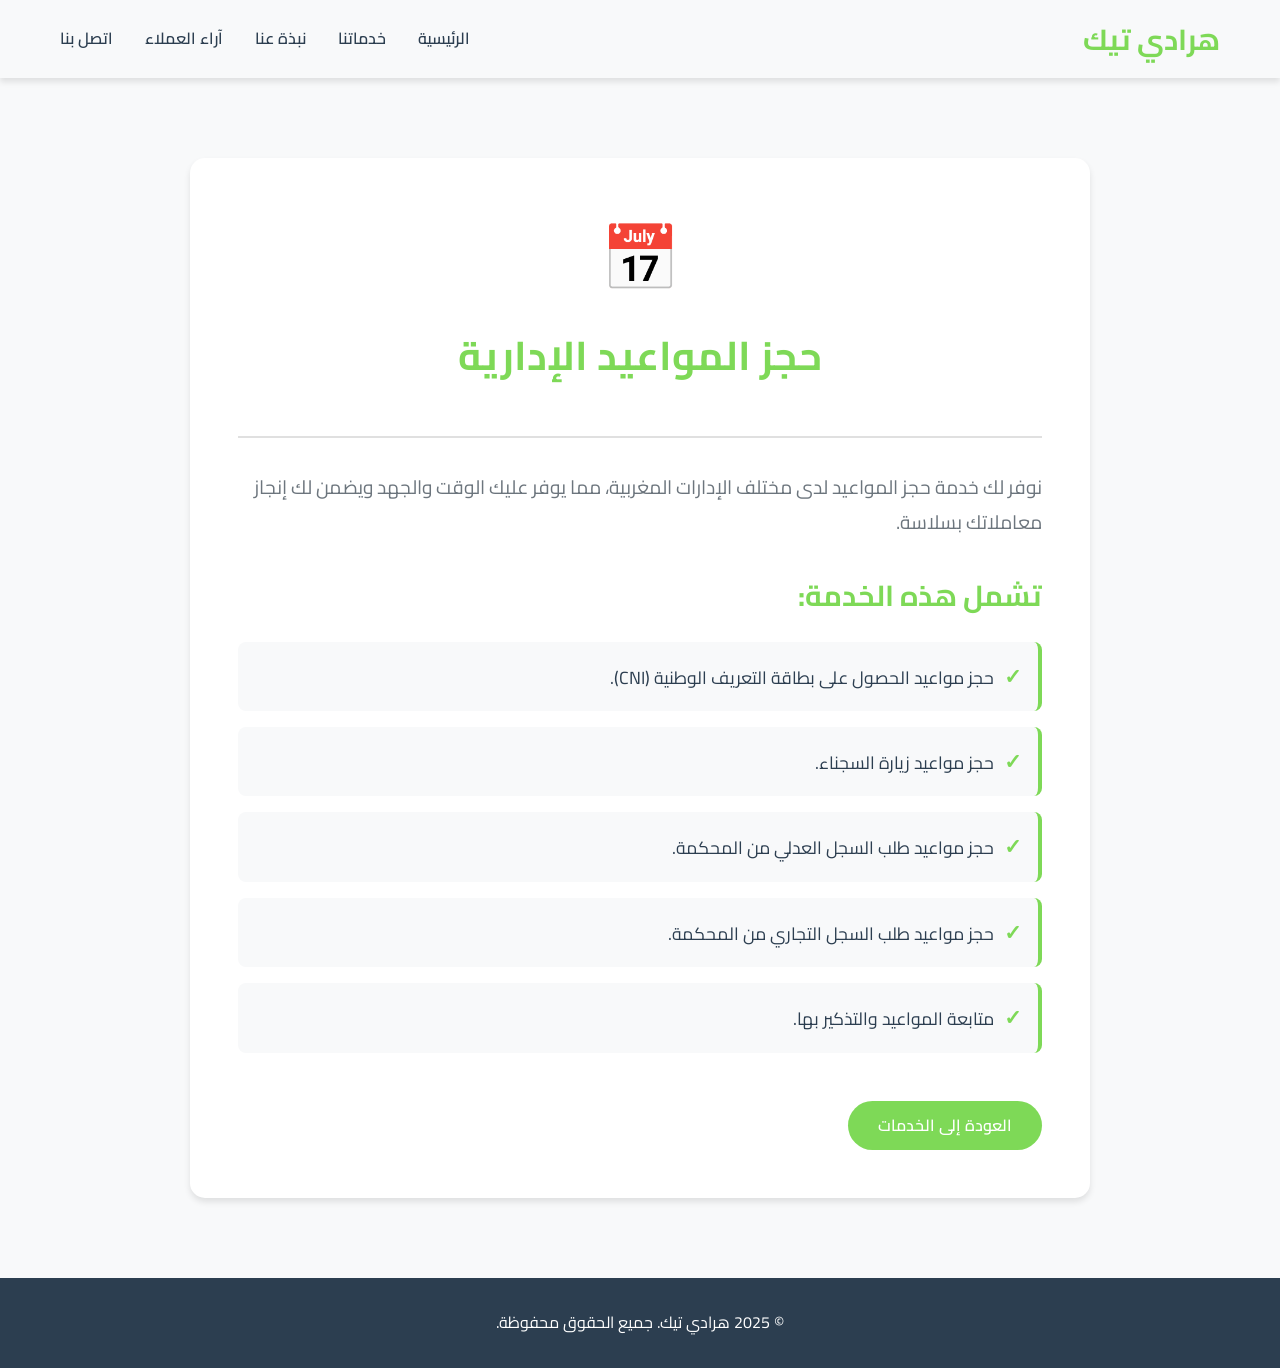
==== service-appointments.html @ 50e61887 "Add files via upload" ====
<!DOCTYPE html>
<html lang="ar" dir="rtl">
<head>
    <meta charset="UTF-8">
    <meta name="viewport" content="width=device-width, initial-scale=1.0">
    <title>حجز المواعيد - هرادي تيك</title>
    <link rel="stylesheet" href="styles.css">
    <link rel="preconnect" href="https://fonts.googleapis.com">
    <link rel="preconnect" href="https://fonts.gstatic.com" crossorigin>
    <link href="https://fonts.googleapis.com/css2?family=Cairo:wght@300;400;600;700&display=swap" rel="stylesheet">
</head>
<body>
    <!-- Navigation Bar -->
    <nav class="navbar">
        <div class="container">
            <div class="nav-brand">
                <h1><a href="index.html" style="text-decoration: none; color: var(--primary-color);">هرادي تيك</a></h1>
            </div>
            <ul class="nav-menu">
                <li><a href="index.html#home" class="nav-link">الرئيسية</a></li>
                <li><a href="index.html#services" class="nav-link active">خدماتنا</a></li>
                <li><a href="index.html#about" class="nav-link">نبذة عنا</a></li>
                <li><a href="index.html#testimonials" class="nav-link">آراء العملاء</a></li>
                <li><a href="index.html#contact" class="nav-link">اتصل بنا</a></li>
            </ul>
            <div class="hamburger">
                <span></span>
                <span></span>
                <span></span>
            </div>
        </div>
    </nav>

    <!-- Service Detail Section -->
    <section class="service-detail">
        <div class="container">
            <div class="service-detail-content">
                <div class="service-detail-header">
                    <div class="service-detail-icon">📅</div>
                    <h2 class="service-detail-title">حجز المواعيد الإدارية</h2>
                </div>
                <p class="service-detail-description">نوفر لك خدمة حجز المواعيد لدى مختلف الإدارات المغربية، مما يوفر عليك الوقت والجهد ويضمن لك إنجاز معاملاتك بسلاسة.</p>
                <div class="service-detail-features">
                    <h3>تشمل هذه الخدمة:</h3>
                    <ul>
                        <li>حجز مواعيد الحصول على بطاقة التعريف الوطنية (CNI).</li>
                        <li>حجز مواعيد زيارة السجناء.</li>
                        <li>حجز مواعيد طلب السجل العدلي من المحكمة.</li>
                        <li>حجز مواعيد طلب السجل التجاري من المحكمة.</li>
                        <li>متابعة المواعيد والتذكير بها.</li>
                    </ul>
                </div>
                <a href="index.html#services" class="back-button">العودة إلى الخدمات</a>
            </div>
        </div>
    </section>

    <!-- Footer -->
    <footer class="footer">
        <div class="container">
            <p>&copy; 2025 هرادي تيك. جميع الحقوق محفوظة.</p>
        </div>
    </footer>

    <script src="script.js"></script>
</body>
</html>
---- styles.css ----
/* Global Styles */
* {
    margin: 0;
    padding: 0;
    box-sizing: border-box;
}

:root {
    --primary-color: #7ed957; /* Custom green */
    --primary-dark: #6bbd4a;
    --primary-light: #93e66e;
    --primary-lighter: #e0f5d8;
    --text-dark: #2c3e50;
    --text-light: #6c757d;
    --background-light: #f8f9fa;
    --border-color: #e0e0e0;
    --shadow: 0 4px 6px rgba(0, 0, 0, 0.1);
    --shadow-hover: 0 8px 12px rgba(0, 0, 0, 0.15);
    --service-card-bg: #f0f0f0; /* Light gray for service card background */
}

body {
    font-family: 'Cairo', sans-serif;
    line-height: 1.6;
    color: var(--text-dark);
    background-color: var(--background-light);
}

.container {
    max-width: 1200px;
    margin: 0 auto;
    padding: 0 20px;
}

/* Navigation Bar */
.navbar {
    background-color: var(--background-light);
    box-shadow: var(--shadow);
    position: sticky;
    top: 0;
    z-index: 1000;
    padding: 1rem 0;
}

.navbar .container {
    display: flex;
    justify-content: space-between;
    align-items: center;
}

.nav-brand {
    display: flex;
    align-items: center;
    gap: 0.5rem;
}

.nav-brand h1 {
    color: var(--primary-color);
    font-size: 1.8rem;
    font-weight: 700;
}

.nav-menu {
    display: flex;
    list-style: none;
    gap: 2rem;
}

.nav-link {
    text-decoration: none;
    color: var(--text-dark);
    font-weight: 600;
    transition: color 0.3s ease;
    position: relative;
}

.nav-link:hover,
.nav-link.active {
    color: var(--primary-color);
}

.nav-link::after {
    content: '';
    position: absolute;
    bottom: -5px;
    left: 0;
    width: 0;
    height: 2px;
    background-color: var(--primary-color);
    transition: width 0.3s ease;
}

.nav-link:hover::after,
.nav-link.active::after {
    width: 100%;
}

.hamburger {
    display: none;
    flex-direction: column;
    cursor: pointer;
    gap: 4px;
}

.hamburger span {
    width: 25px;
    height: 3px;
    background-color: var(--text-dark);
    transition: all 0.3s ease;
}

/* Hero Section */
.hero {
    background: linear-gradient(135deg, var(--primary-color) 0%, var(--primary-dark) 100%);
    color: #ffffff; /* White text for hero section */
    padding: 100px 0;
    text-align: center;
}

.hero-content {
    max-width: 800px;
    margin: 0 auto;
}

.hero-title {
    font-size: 2.5rem;
    font-weight: 700;
    margin-bottom: 1.5rem;
    line-height: 1.3;
}

.hero-description {
    font-size: 1.2rem;
    margin-bottom: 2rem;
    line-height: 1.8;
}

.btn {
    display: inline-block;
    padding: 12px 30px;
    text-decoration: none;
    border-radius: 30px;
    font-weight: 600;
    transition: all 0.3s ease;
    border: none;
    cursor: pointer;
    font-size: 1rem;
}

.btn-primary {
    background-color: var(--background-light);
    color: var(--primary-color);
}

.btn-primary:hover {
    background-color: var(--primary-dark);
    color: #ffffff; /* White text for hero section */
    transform: translateY(-2px);
    box-shadow: var(--shadow-hover);
}

/* Services Section */
.services {
    padding: 80px 0;
    background-color: var(--background-light);
}

.section-title {
    text-align: center;
    font-size: 2.5rem;
    color: var(--text-dark);
    margin-bottom: 1rem;
    font-weight: 700;
}

.section-description {
    text-align: center;
    font-size: 1.1rem;
    color: var(--text-light);
    max-width: 700px;
    margin: 0 auto 3rem;
    line-height: 1.8;
}

.services-grid {
    display: grid;
    grid-template-columns: repeat(auto-fit, minmax(280px, 1fr));
    gap: 2rem;
}

.service-card {
    background-color: var(--service-card-bg); /* Light gray background for service cards */
    padding: 2rem;
    border-radius: 15px;
    box-shadow: var(--shadow);
    transition: all 0.3s ease;
    text-align: center;
    cursor: pointer;
    display: flex;
    flex-direction: column;
    justify-content: center;
    align-items: center;
    min-height: 200px; /* Ensure consistent height */
}

.service-card:hover {
    background-color: #ffffff; /* White background on hover */
    transform: translateY(-10px);
    box-shadow: var(--shadow-hover);
    border: 2px solid var(--primary-light);
}

.service-card h3 {
    color: var(--primary-color); /* Green text for service card titles */
    font-size: 1.3rem;
    margin-top: 1rem;
    font-weight: 700;
}

.service-card:hover h3 {
    color: var(--primary-color); /* Green text on hover */
}

.service-icon {
    font-size: 3rem;
    margin-bottom: 0.5rem;
    color: var(--primary-color); /* Green icon color */
}

.service-card:hover .service-icon {
    color: var(--primary-color); /* Green icon on hover */
}

.service-logo {
    max-width: 100px; /* Adjust logo size */
    height: auto;
    margin-bottom: 0.5rem;
    /* background-color: #ffffff; White background for logos */
    padding: 10px;
    border-radius: 10px;
}

.cnss-logo {
    max-width: 80px; /* Adjust CNSS logo size to match others */
    height: auto;
}

.service-card:hover .service-logo {
    /* background-color: var(--primary-lighter); Lighter green background on hover */
}

/* About Section */
.about {
    padding: 80px 0;
    background-color: var(--background-light);
}

.about-content {
    max-width: 900px;
    margin: 0 auto;
    text-align: center;
}

.about-content p {
    font-size: 1.1rem;
    color: var(--text-light);
    margin-bottom: 1.5rem;
    line-height: 1.9;
}

/* Testimonials Section */
.testimonials {
    padding: 80px 0;
    background-color: var(--background-light);
}

.testimonials-grid {
    display: grid;
    grid-template-columns: repeat(auto-fit, minmax(300px, 1fr));
    gap: 2rem;
    margin-bottom: 4rem;
}

.testimonial-card {
    background-color: #ffffff;
    padding: 2rem;
    border-radius: 15px;
    box-shadow: var(--shadow);
    text-align: center;
}

.testimonial-icon {
    font-size: 1.5rem;
    margin-bottom: 1rem;
    color: #ffc107;
}

.testimonial-text {
    font-size: 1.1rem;
    color: var(--text-light);
    margin-bottom: 1rem;
    line-height: 1.8;
    font-style: italic;
}

.testimonial-author {
    color: var(--primary-color);
    font-weight: 600;
}

.suggestions-form {
    background-color: #ffffff;
    padding: 3rem;
    border-radius: 15px;
    box-shadow: var(--shadow);
    max-width: 700px;
    margin: 0 auto;
}

.suggestions-form h3 {
    text-align: center;
    color: var(--primary-color);
    font-size: 1.8rem;
    margin-bottom: 2rem;
    font-weight: 700;
}

/* Location Map Section */
.location {
    padding: 80px 0;
    background-color: var(--background-light);
}

.map-container {
    margin-top: 2rem;
    border-radius: 15px;
    overflow: hidden;
    box-shadow: var(--shadow);
}

.map-container iframe {
    border: 0;
}

/* Contact Section */
.contact {
    padding: 80px 0;
    background-color: var(--background-light);
}

.contact-content {
    display: grid;
    grid-template-columns: 1fr 2fr;
    gap: 3rem;
    margin-top: 3rem;
}

.contact-info {
    display: flex;
    flex-direction: column;
    gap: 2rem;
}

.contact-item {
    display: flex;
    align-items: center;
    gap: 1.5rem;
    padding: 1.5rem;
    background-color: #ffffff;
    border-radius: 10px;
}

.contact-icon {
    font-size: 2.5rem;
    color: var(--primary-color);
}

.contact-item h3 {
    color: var(--primary-color);
    margin-bottom: 0.5rem;
    font-weight: 700;
}

.contact-item a {
    color: var(--text-light);
    text-decoration: none;
    transition: color 0.3s ease;
}

.contact-item a:hover {
    color: var(--primary-color);
}

/* Forms */
.form-group {
    margin-bottom: 1.5rem;
}

.form-group input,
.form-group textarea {
    width: 100%;
    padding: 12px 15px;
    border: 2px solid var(--border-color);
    border-radius: 8px;
    font-family: 'Cairo', sans-serif;
    font-size: 1rem;
    transition: border-color 0.3s ease;
}

.form-group input:focus,
.form-group textarea:focus {
    outline: none;
    border-color: var(--primary-color);
}

.form-group textarea {
    resize: vertical;
}

/* Service Detail Page */
.service-detail {
    padding: 80px 0;
    background-color: var(--background-light);
    min-height: 70vh;
}

.service-detail-content {
    max-width: 900px;
    margin: 0 auto;
    background-color: #ffffff;
    padding: 3rem;
    border-radius: 15px;
    box-shadow: var(--shadow);
}

.service-detail-header {
    text-align: center;
    margin-bottom: 2rem;
    padding-bottom: 2rem;
    border-bottom: 2px solid var(--border-color);
}

.service-detail-icon {
    font-size: 4rem;
    margin-bottom: 1rem;
    color: var(--primary-color);
}

.service-detail-title {
    color: var(--primary-color);
    font-size: 2.5rem;
    font-weight: 700;
    margin-bottom: 1rem;
}

.service-detail-description {
    font-size: 1.2rem;
    color: var(--text-light);
    line-height: 1.8;
    margin-bottom: 2rem;
}

.service-detail-features {
    margin-top: 2rem;
}

.service-detail-features h3 {
    color: var(--primary-color);
    font-size: 1.8rem;
    margin-bottom: 1.5rem;
    font-weight: 700;
}

.service-detail-features ul {
    list-style: none;
    padding: 0;
}

.service-detail-features li {
    padding: 1rem;
    margin-bottom: 1rem;
    background-color: var(--background-light);
    border-radius: 8px;
    border-right: 4px solid var(--primary-color);
    font-size: 1.1rem;
    color: var(--text-dark);
    line-height: 1.8;
}

.service-detail-features li::before {
    content: '✓';
    color: var(--primary-color);
    font-weight: bold;
    margin-left: 10px;
    font-size: 1.3rem;
}

.back-button {
    display: inline-block;
    margin-top: 2rem;
    padding: 12px 30px;
    background-color: var(--primary-color);
    color: #ffffff; /* White text for hero section */
    text-decoration: none;
    border-radius: 30px;
    font-weight: 600;
    transition: all 0.3s ease;
}

.back-button:hover {
    background-color: var(--primary-dark);
    transform: translateY(-2px);
    box-shadow: var(--shadow-hover);
}

/* Footer */
.footer {
    background-color: var(--text-dark);
    color: #ffffff; /* White text for hero section */
    padding: 2rem 0;
    text-align: center;
}

.footer p {
    font-size: 1rem;
}

/* Responsive Design */
@media (max-width: 768px) {
    .nav-menu {
        position: fixed;
        right: -100%;
        top: 70px;
        flex-direction: column;
        background-color: var(--background-light);
        width: 100%;
        height: calc(100% - 70px);
        justify-content: flex-start;
        align-items: center;
        padding-top: 20px;
        transition: right 0.3s ease-in-out;
        box-shadow: -2px 0 5px rgba(0,0,0,0.1);
    }

    .nav-menu.active {
        right: 0;
    }

    .nav-link {
        padding: 15px 0;
        width: 80%;
        text-align: center;
        border-bottom: 1px solid var(--border-color);
    }

    .nav-link:last-child {
        border-bottom: none;
    }

    .hamburger {
        display: flex;
    }

    .navbar .container {
        flex-wrap: wrap;
    }

    .hero {
        padding: 80px 20px;
    }

    .hero-title {
        font-size: 2rem;
    }

    .hero-description {
        font-size: 1rem;
    }

    .services-grid {
        grid-template-columns: 1fr;
    }

    .contact-content {
        grid-template-columns: 1fr;
    }

    .contact-item {
        flex-direction: column;
        text-align: center;
    }

    .contact-item h3 {
        margin-top: 10px;
    }

    .suggestions-form {
        padding: 2rem;
    }

    .service-detail-content {
        padding: 2rem;
    }

    .service-detail-title {
        font-size: 2rem;
    }

    .service-detail-description {
        font-size: 1rem;
    }

    .service-detail-features li {
        font-size: 1rem;
    }
}
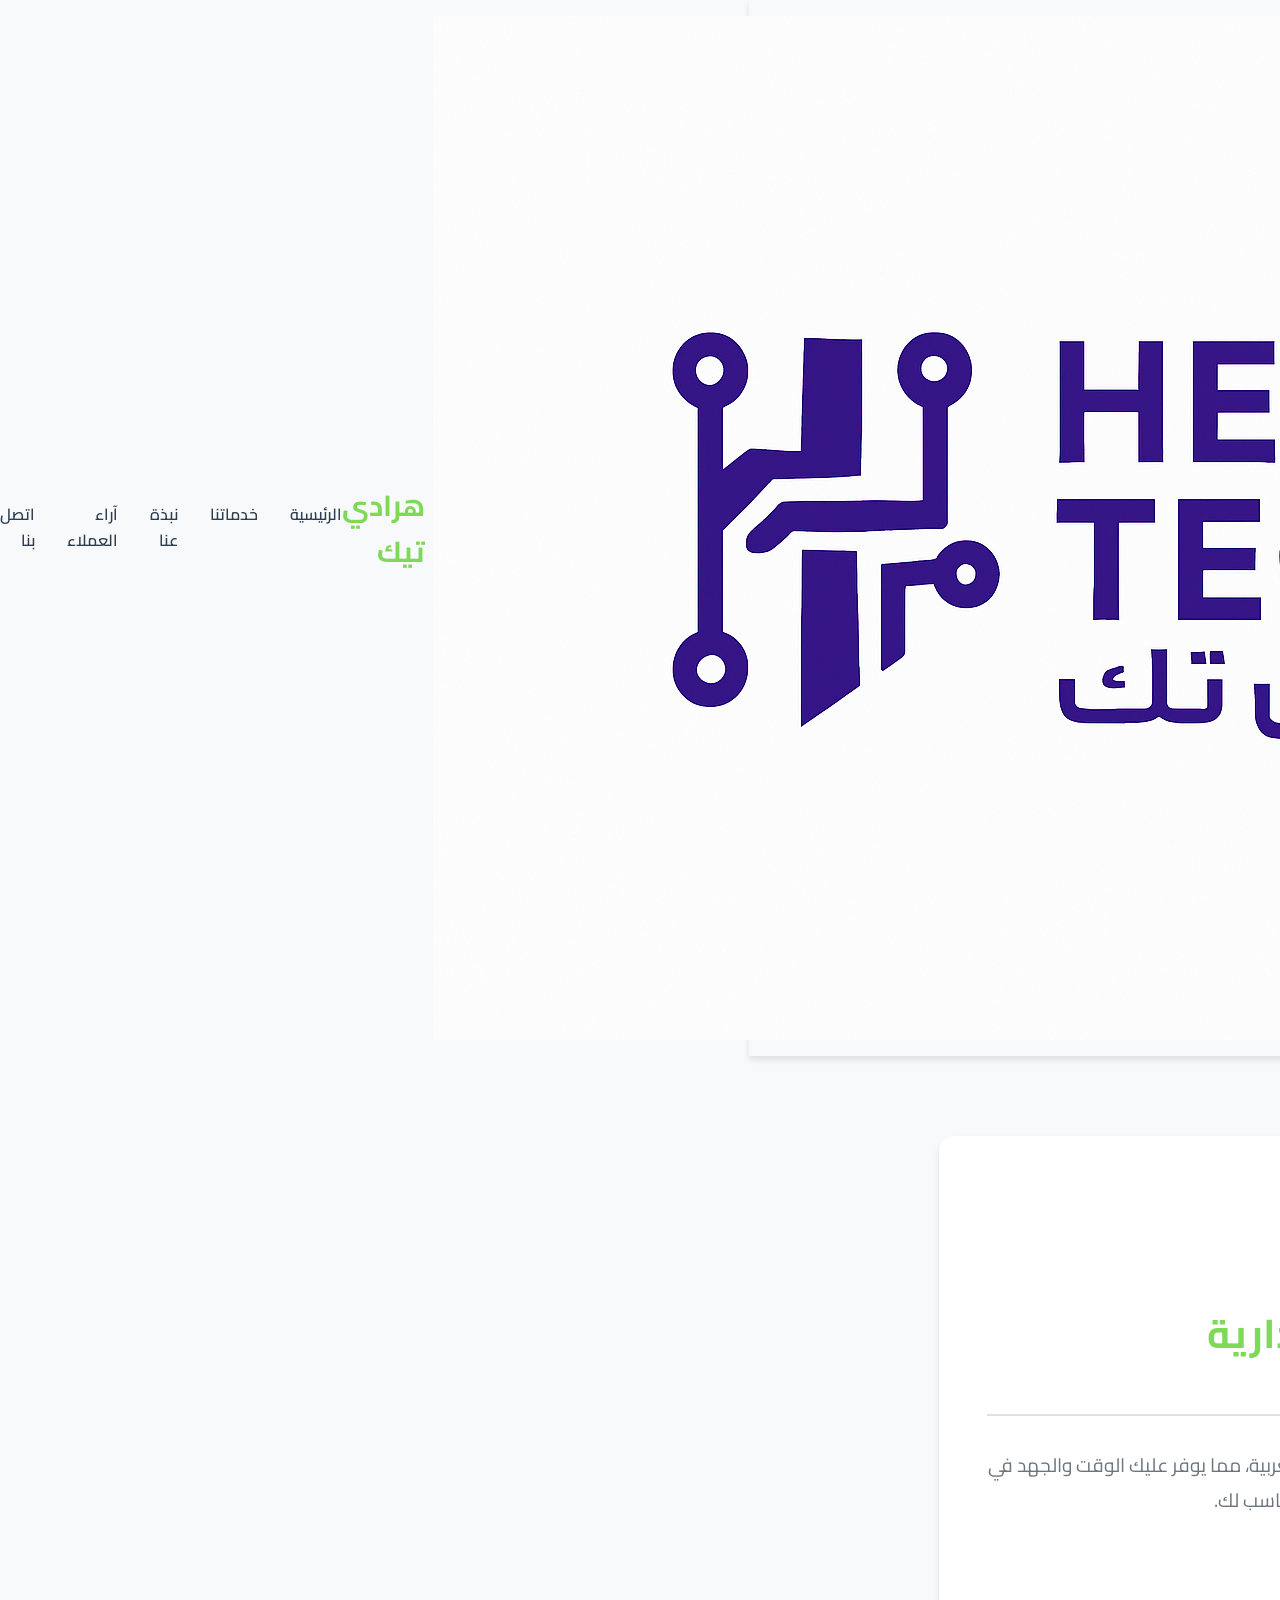
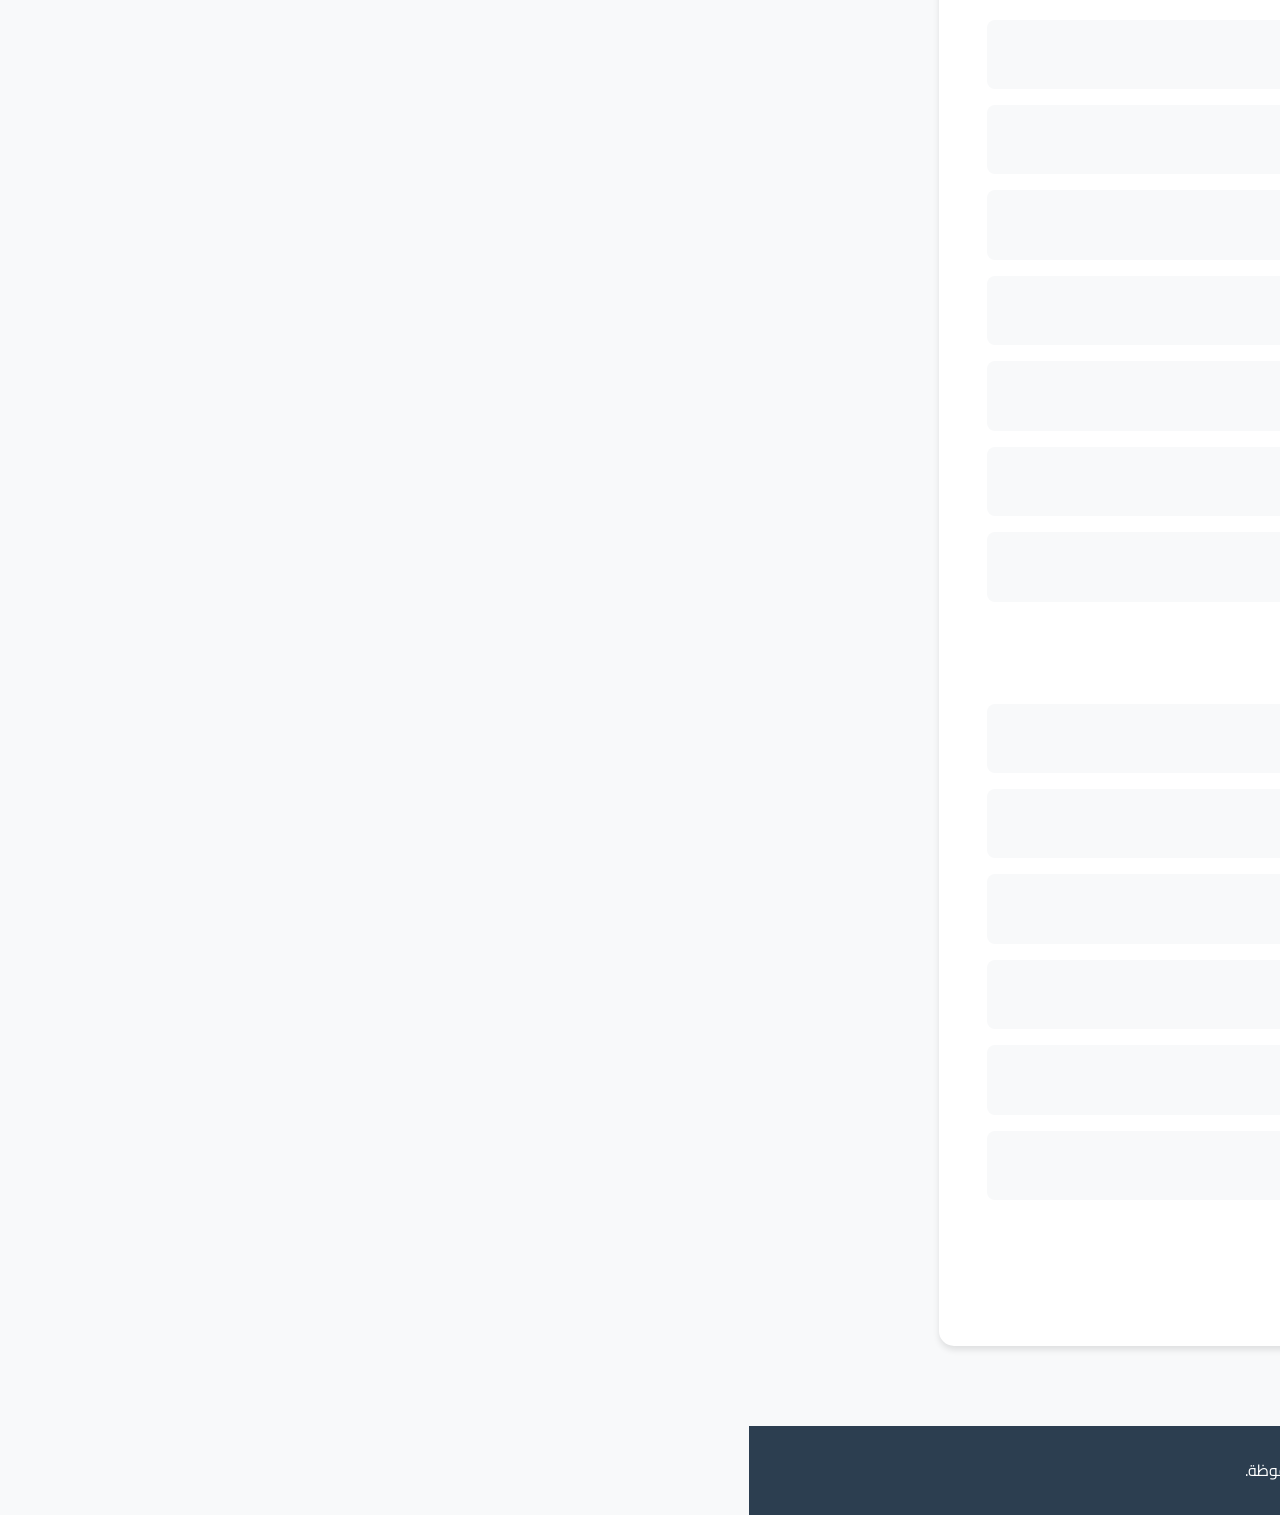
==== commit 42d6ffaa: "Add files via upload" ====
--- a/service-appointments.html
+++ b/service-appointments.html
@@ -3,10 +3,8 @@
 <head>
     <meta charset="UTF-8">
     <meta name="viewport" content="width=device-width, initial-scale=1.0">
-    <title>حجز المواعيد - هرادي تيك</title>
+    <title>حجز المواعيد الإدارية - هرادي تيك</title>
     <link rel="stylesheet" href="styles.css">
-    <link rel="preconnect" href="https://fonts.googleapis.com">
-    <link rel="preconnect" href="https://fonts.gstatic.com" crossorigin>
     <link href="https://fonts.googleapis.com/css2?family=Cairo:wght@300;400;600;700&display=swap" rel="stylesheet">
 </head>
 <body>
@@ -14,7 +12,8 @@
     <nav class="navbar">
         <div class="container">
             <div class="nav-brand">
-                <h1><a href="index.html" style="text-decoration: none; color: var(--primary-color);">هرادي تيك</a></h1>
+                <img src="logo.png" alt="هرادي تيك">
+                <h1>هرادي تيك</h1>
             </div>
             <ul class="nav-menu">
                 <li><a href="index.html#home" class="nav-link">الرئيسية</a></li>
@@ -37,19 +36,38 @@
             <div class="service-detail-content">
                 <div class="service-detail-header">
                     <div class="service-detail-icon">📅</div>
-                    <h2 class="service-detail-title">حجز المواعيد الإدارية</h2>
+                    <h1 class="service-detail-title">حجز المواعيد الإدارية</h1>
                 </div>
-                <p class="service-detail-description">نوفر لك خدمة حجز المواعيد لدى مختلف الإدارات المغربية، مما يوفر عليك الوقت والجهد ويضمن لك إنجاز معاملاتك بسلاسة.</p>
+
+                <p class="service-detail-description">
+                    نوفر لك في هرادي تيك خدمة حجز المواعيد في مختلف الإدارات المغربية، مما يوفر عليك الوقت والجهد في الانتظار والتنقل. نحن نتابع المواعيد المتاحة ونحجز لك في الوقت المناسب لك.
+                </p>
+
                 <div class="service-detail-features">
-                    <h3>تشمل هذه الخدمة:</h3>
+                    <h3>المواعيد التي نحجزها لك:</h3>
                     <ul>
-                        <li>حجز مواعيد الحصول على بطاقة التعريف الوطنية (CNI).</li>
-                        <li>حجز مواعيد زيارة السجناء.</li>
-                        <li>حجز مواعيد طلب السجل العدلي من المحكمة.</li>
-                        <li>حجز مواعيد طلب السجل التجاري من المحكمة.</li>
-                        <li>متابعة المواعيد والتذكير بها.</li>
+                        <li>حجز موعد للحصول على بطاقة التعريف الوطنية (CNIE)</li>
+                        <li>حجز موعد لزيارة السجناء في مختلف السجون المغربية</li>
+                        <li>حجز موعد للحصول على السجل العدلي من المحكمة</li>
+                        <li>حجز موعد للحصول على السجل التجاري من المحكمة</li>
+                        <li>حجز مواعيد في الإدارات الحكومية الأخرى</li>
+                        <li>متابعة حالة الموعد وإعلامك بأي تغييرات</li>
+                        <li>تذكيرك بموعدك قبل الموعد المحدد</li>
                     </ul>
                 </div>
+
+                <div class="service-detail-features">
+                    <h3>مميزات الخدمة:</h3>
+                    <ul>
+                        <li>توفير الوقت والجهد في الانتظار الطويل</li>
+                        <li>ضمان الحصول على موعد في الوقت المناسب لك</li>
+                        <li>متابعة دقيقة لحالة طلبك</li>
+                        <li>خدمة سريعة وموثوقة</li>
+                        <li>أسعار مناسبة للجميع</li>
+                        <li>دعم ومساعدة في تحضير الوثائق المطلوبة</li>
+                    </ul>
+                </div>
+
                 <a href="index.html#services" class="back-button">العودة إلى الخدمات</a>
             </div>
         </div>
@@ -65,3 +83,4 @@
     <script src="script.js"></script>
 </body>
 </html>
+
--- a/styles.css
+++ b/styles.css
@@ -16,7 +16,6 @@
     --border-color: #e0e0e0;
     --shadow: 0 4px 6px rgba(0, 0, 0, 0.1);
     --shadow-hover: 0 8px 12px rgba(0, 0, 0, 0.15);
-    --service-card-bg: #f0f0f0; /* Light gray for service card background */
 }
 
 body {
@@ -189,7 +188,7 @@
 }
 
 .service-card {
-    background-color: var(--service-card-bg); /* Light gray background for service cards */
+    background-color: var(--primary-color); /* Green background for service cards */
     padding: 2rem;
     border-radius: 15px;
     box-shadow: var(--shadow);
@@ -211,7 +210,7 @@
 }
 
 .service-card h3 {
-    color: var(--primary-color); /* Green text for service card titles */
+    color: #ffffff; /* White text for service card titles */
     font-size: 1.3rem;
     margin-top: 1rem;
     font-weight: 700;
@@ -224,7 +223,7 @@
 .service-icon {
     font-size: 3rem;
     margin-bottom: 0.5rem;
-    color: var(--primary-color); /* Green icon color */
+    color: #ffffff; /* White icon color */
 }
 
 .service-card:hover .service-icon {
@@ -235,18 +234,13 @@
     max-width: 100px; /* Adjust logo size */
     height: auto;
     margin-bottom: 0.5rem;
-    /* background-color: #ffffff; White background for logos */
+    background-color: #ffffff; /* White background for logos */
     padding: 10px;
     border-radius: 10px;
 }
 
-.cnss-logo {
-    max-width: 80px; /* Adjust CNSS logo size to match others */
-    height: auto;
-}
-
 .service-card:hover .service-logo {
-    /* background-color: var(--primary-lighter); Lighter green background on hover */
+    background-color: var(--primary-lighter); /* Lighter green background on hover */
 }
 
 /* About Section */
